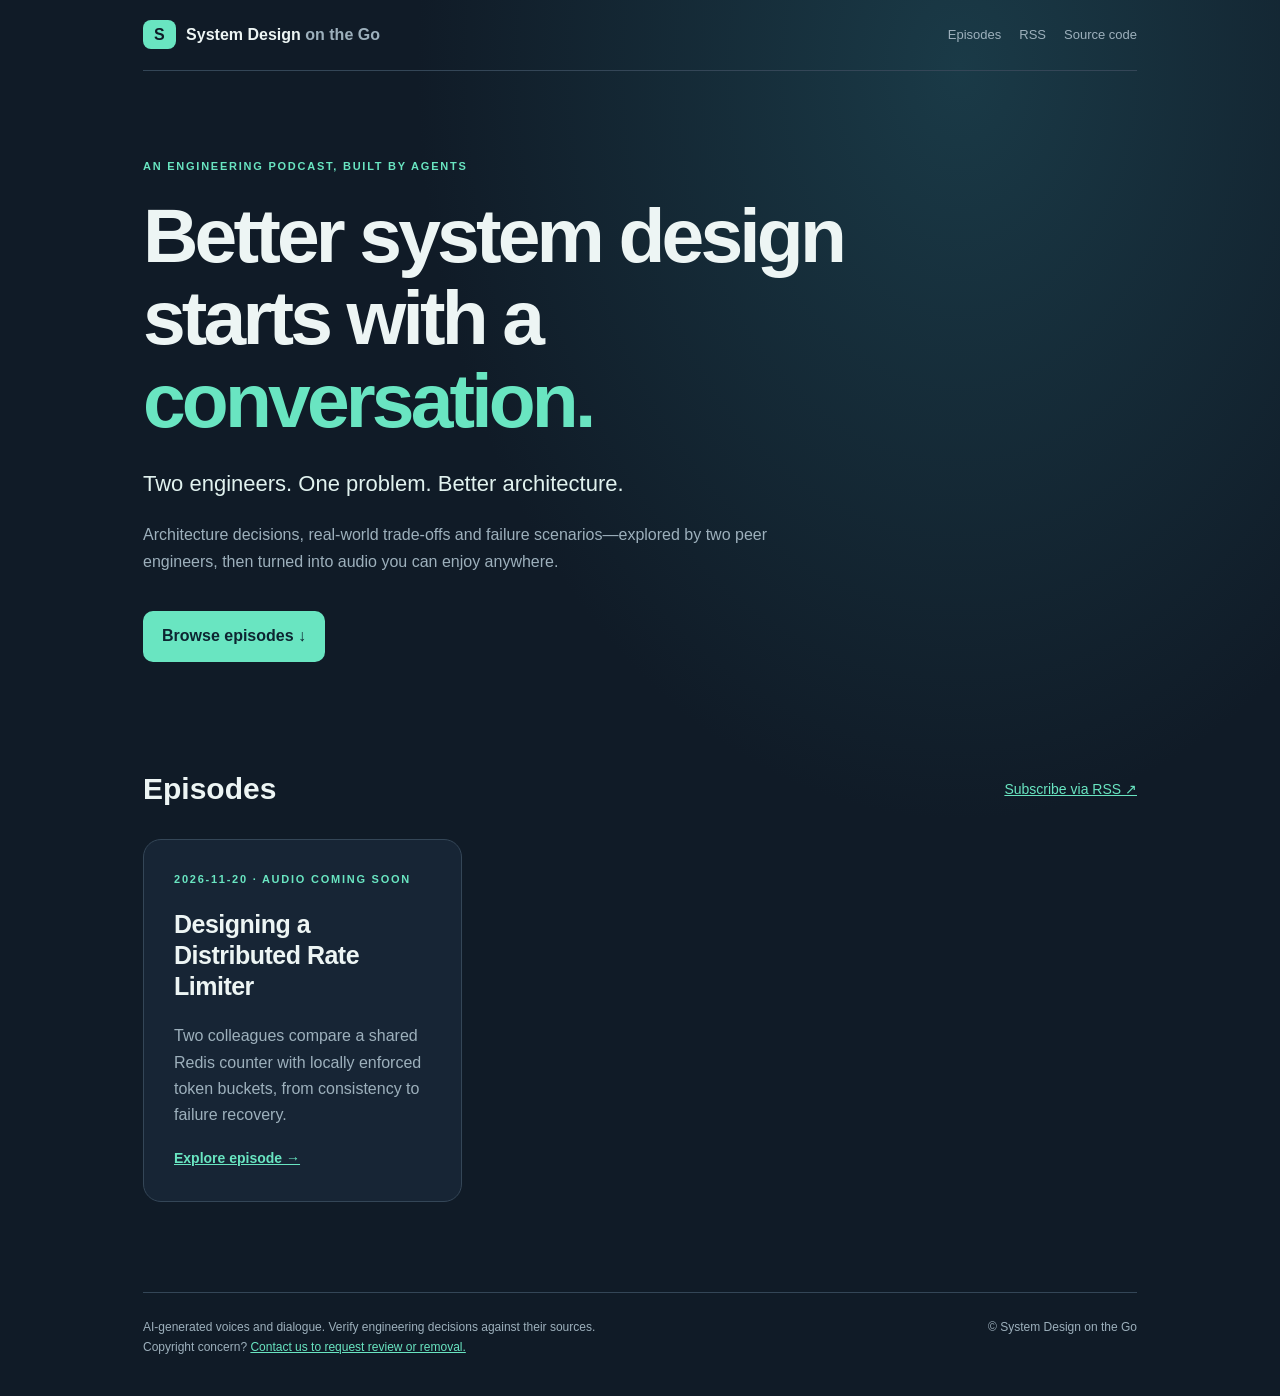
==== docs/index.html @ dd60663c "update skill process" ====
<!doctype html>
<html lang="en"><head><meta charset="utf-8"><meta name="viewport" content="width=device-width,initial-scale=1">
<meta name="description" content="System design through collaborative engineering conversations. AI-generated audio; thoughtfully reviewed technical content."><meta name="theme-color" content="#101b27">
<title>Episodes — System Design on the Go</title>
<link rel="stylesheet" href="assets/styles.css">
<link rel="alternate" type="application/rss+xml" title="Podcast RSS" href="feed.xml"></head>
<body><a class="skip" href="#main">Skip to content</a><div class="shell">
<header class="masthead"><a class="brand" href=""><span class="brand-mark">S</span> System Design <span class="muted">on the Go</span></a>
<nav><a href="">Episodes</a><a href="feed.xml">RSS</a><a href="https://github.com/JeffreyDallas/system-design-on-the-go" target="_blank" rel="noopener noreferrer">Source code</a></nav></header>
<main id="main"><section class="hero"><div class="eyebrow">AN ENGINEERING PODCAST, BUILT BY AGENTS</div>
<h1>Better system design starts with a <em>conversation.</em></h1>
<p class="lede">Two engineers. One problem. Better architecture.</p>
<p class="sublede">Architecture decisions, real-world trade-offs and failure scenarios—explored by two peer engineers, then turned into audio you can enjoy anywhere.</p>
<a class="primary" href="#episodes">Browse episodes ↓</a></section>
<section id="episodes"><div class="sectionhead"><h2>Episodes</h2><a href="feed.xml">Subscribe via RSS ↗</a></div><div class="episode-grid"><article class="episode-card"><div class="eyebrow">2026-11-20 · Audio coming soon</div>
<h2><a href="episodes/demo-distributed-rate-limiter/">Designing a Distributed Rate Limiter</a></h2>
<p>Two colleagues compare a shared Redis counter with locally enforced token buckets, from consistency to failure recovery.</p><a class="readmore" href="episodes/demo-distributed-rate-limiter/">Explore episode →</a></article></div></section></main>
<footer>AI-generated voices and dialogue. Verify engineering decisions against their sources. <span>© System Design on the Go</span><br>
Copyright concern? <a href="https://github.com/JeffreyDallas/system-design-on-the-go/issues" target="_blank" rel="noopener noreferrer">Contact us to request review or removal.</a></footer>
</div></body></html>
---- docs/assets/styles.css ----
:root{color-scheme:dark;--bg:#101b27;--bg2:#172535;--text:#edf5f4;--muted:#9db0bc;--accent:#69e5c1;--border:#344657;font-family:Inter,-apple-system,BlinkMacSystemFont,"Segoe UI",sans-serif}
*{box-sizing:border-box}html{scroll-behavior:smooth}body{margin:0;background:radial-gradient(ellipse at 75% 5%,#1a3a47 0,transparent 40%),var(--bg);color:var(--text);line-height:1.65}a{color:var(--accent)}a:hover{text-decoration:none}a:focus-visible,summary:focus-visible,audio:focus-visible{outline:3px solid var(--accent);outline-offset:4px}.shell{max-width:1050px;margin:auto;padding:0 28px}.skip{position:absolute;left:-10000px;top:0;padding:8px;background:var(--bg)}.skip:focus{left:20px}.masthead{display:flex;justify-content:space-between;align-items:center;border-bottom:1px solid var(--border);padding:22px 0;gap:12px}.brand{font-size:16px;font-weight:750;color:var(--text);text-decoration:none}.brand-mark{background:var(--accent);color:var(--bg);padding:6px 11px;border-radius:8px;margin-right:6px}.muted{color:var(--muted)}nav{display:flex;gap:18px}nav a{font-size:13px;text-decoration:none;color:var(--muted)}nav a:hover{color:var(--text)}.hero{padding:86px 0 78px;max-width:840px}.eyebrow{color:var(--accent);font-weight:750;font-size:11px;letter-spacing:.16em;text-transform:uppercase}.hero h1{font-size:clamp(42px,6vw,78px);line-height:1.08;letter-spacing:-.05em;margin:18px 0 25px}.hero h1 em{color:var(--accent);font-style:normal}.lede{font-size:22px;line-height:1.5;color:#e1f2ef;max-width:750px}.sublede{font-size:16px;color:var(--muted);max-width:690px}.primary{display:inline-block;background:var(--accent);color:#0d2531;text-decoration:none;padding:12px 19px;margin-top:20px;border-radius:10px;font-weight:700}.sectionhead{display:flex;justify-content:space-between;align-items:center;gap:16px}.sectionhead h2{font-size:30px}.sectionhead a{font-size:14px}.episode-grid{display:grid;grid-template-columns:repeat(auto-fill,minmax(280px,1fr));gap:18px;margin-bottom:90px}.episode-card{padding:30px;border:1px solid var(--border);background:var(--bg2);border-radius:18px}.episode-card h2{font-size:25px;line-height:1.25;letter-spacing:-.02em}.episode-card h2 a{color:var(--text);text-decoration:none}.episode-card p{color:var(--muted)}.readmore{font-size:14px;font-weight:650}.back{margin-top:36px;font-size:14px}.episode-hero{padding:30px 0 30px}.episode-hero h1{font-size:clamp(36px,5vw,64px)}.problem{background:var(--bg2);border-left:3px solid var(--accent);padding:16px;color:#d4e1e7;border-radius:3px}.player{padding:27px;background:linear-gradient(115deg,#1e3a42,#1d2c3c);border:1px solid #436263;border-radius:18px;margin:10px 0 28px}.player audio{display:block;width:100%;margin:18px 0}.small{font-size:13px;color:var(--muted)}.notice{background:var(--bg2);color:var(--muted);padding:20px;border-radius:12px;border:1px solid var(--border)}details{border:1px solid var(--border);border-radius:14px;overflow:hidden;background:var(--bg2)}summary{cursor:pointer;display:flex;justify-content:space-between;align-items:center;gap:10px;padding:20px 24px;font-weight:750;list-style:none}summary::-webkit-details-marker{display:none}summary:after{content:'+';color:var(--accent);font-size:25px}details[open] summary:after{content:'−'}.hint{font-weight:400;color:var(--muted);font-size:12px}.transcript-body{border-top:1px solid var(--border);padding:12px 28px}.turn{padding:19px 0;border-bottom:1px solid var(--border)}.turn:last-child{border:0}.speaker{font-size:12px;letter-spacing:.08em;text-transform:uppercase;font-weight:800}.speaker.sA{color:var(--accent)}.speaker.sB{color:#b5b0ff}.turn p{margin:8px 0 0;color:#dae6e9}.sources{margin:50px 0}.sources h2{font-size:24px}.sources li{margin:12px 0}.disclosure{font-size:13px;margin-bottom:70px}footer{padding:25px 0 38px;font-size:12px;color:var(--muted);border-top:1px solid var(--border)}footer span{float:right}
@media(max-width:620px){.shell{padding:0 17px}.masthead{flex-wrap:wrap}.hero{padding:55px 0}.lede{font-size:18px}summary{flex-wrap:wrap}.hint{display:block;width:100%}footer span{float:none;display:block}nav{gap:12px}}
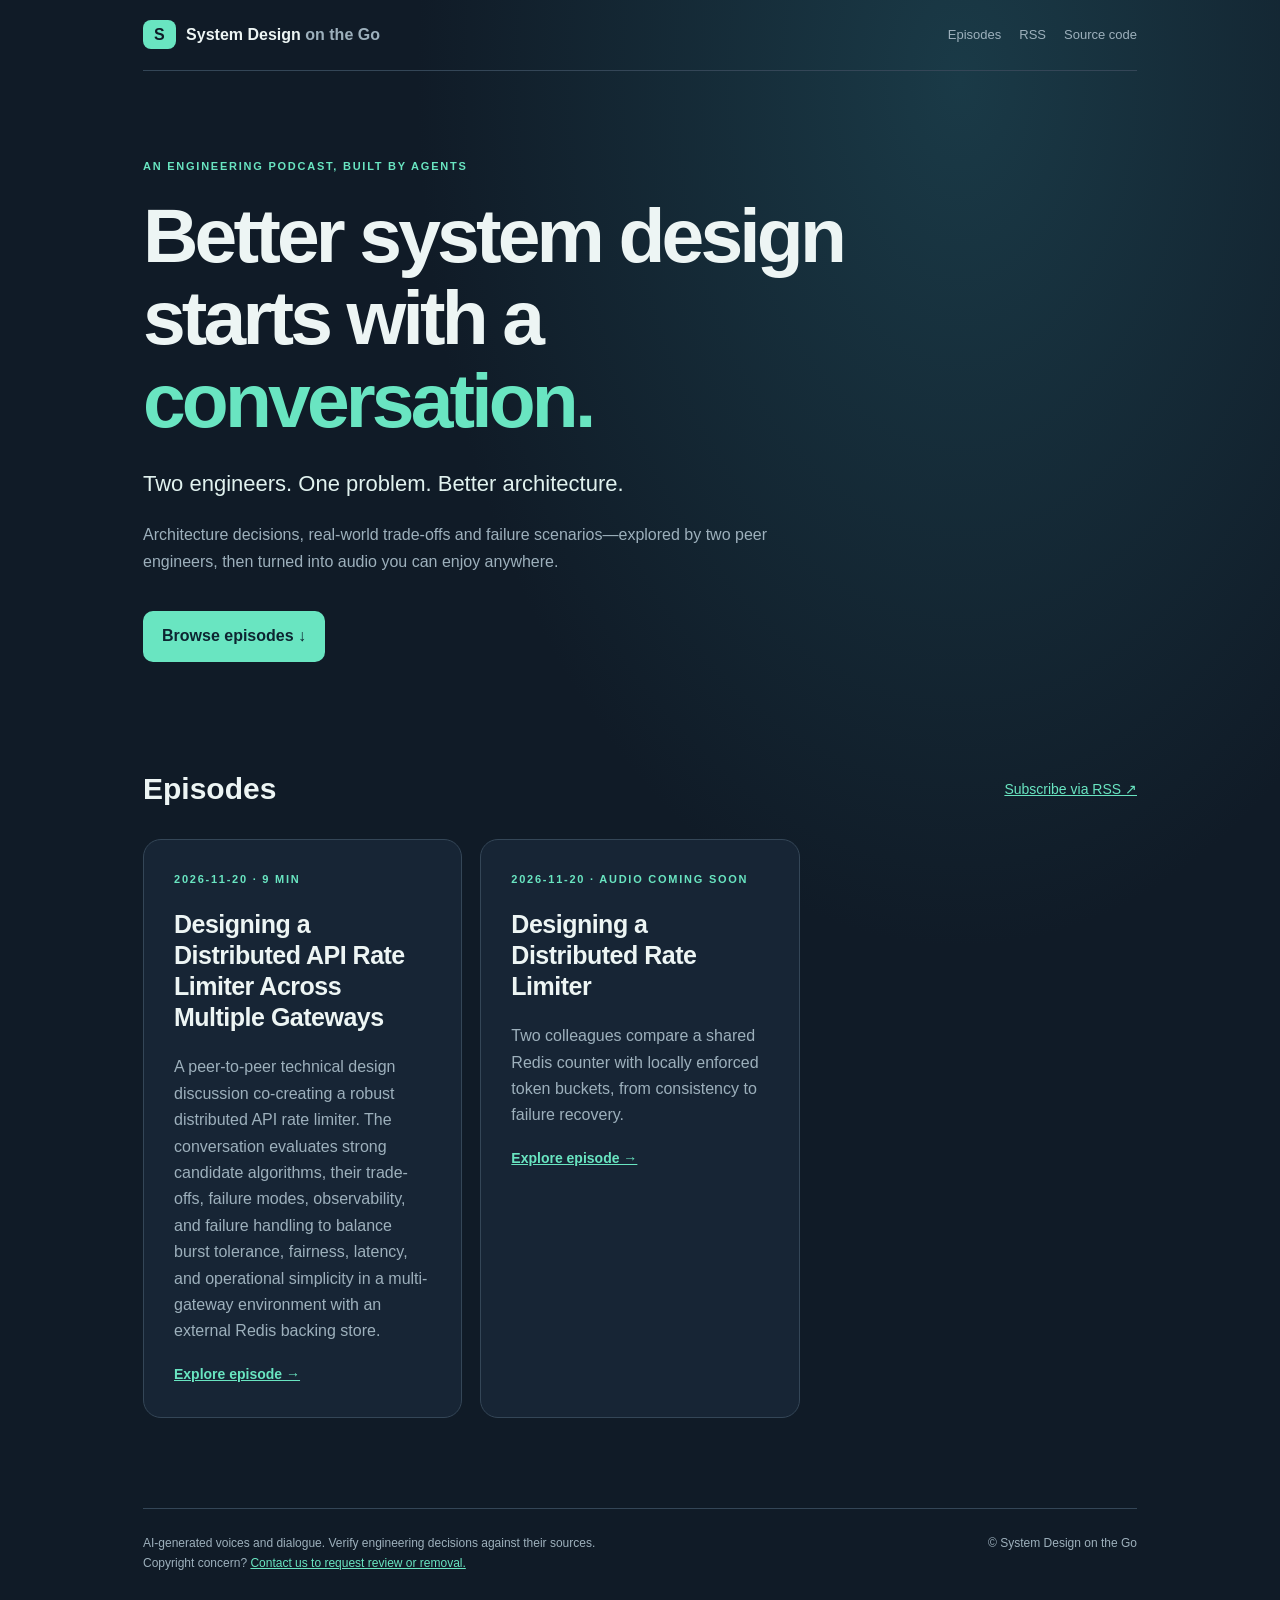
==== commit d68409be: "First podcast workflow" ====
--- a/docs/index.html
+++ b/docs/index.html
@@ -12,7 +12,9 @@
 <p class="lede">Two engineers. One problem. Better architecture.</p>
 <p class="sublede">Architecture decisions, real-world trade-offs and failure scenarios—explored by two peer engineers, then turned into audio you can enjoy anywhere.</p>
 <a class="primary" href="#episodes">Browse episodes ↓</a></section>
-<section id="episodes"><div class="sectionhead"><h2>Episodes</h2><a href="feed.xml">Subscribe via RSS ↗</a></div><div class="episode-grid"><article class="episode-card"><div class="eyebrow">2026-11-20 · Audio coming soon</div>
+<section id="episodes"><div class="sectionhead"><h2>Episodes</h2><a href="feed.xml">Subscribe via RSS ↗</a></div><div class="episode-grid"><article class="episode-card"><div class="eyebrow">2026-11-20 · 9 min</div>
+<h2><a href="episodes/rate-limit-algorithms/">Designing a Distributed API Rate Limiter Across Multiple Gateways</a></h2>
+<p>A peer-to-peer technical design discussion co-creating a robust distributed API rate limiter. The conversation evaluates strong candidate algorithms, their trade-offs, failure modes, observability, and failure handling to balance burst tolerance, fairness, latency, and operational simplicity in a multi-gateway environment with an external Redis backing store.</p><a class="readmore" href="episodes/rate-limit-algorithms/">Explore episode →</a></article><article class="episode-card"><div class="eyebrow">2026-11-20 · Audio coming soon</div>
 <h2><a href="episodes/demo-distributed-rate-limiter/">Designing a Distributed Rate Limiter</a></h2>
 <p>Two colleagues compare a shared Redis counter with locally enforced token buckets, from consistency to failure recovery.</p><a class="readmore" href="episodes/demo-distributed-rate-limiter/">Explore episode →</a></article></div></section></main>
 <footer>AI-generated voices and dialogue. Verify engineering decisions against their sources. <span>© System Design on the Go</span><br>
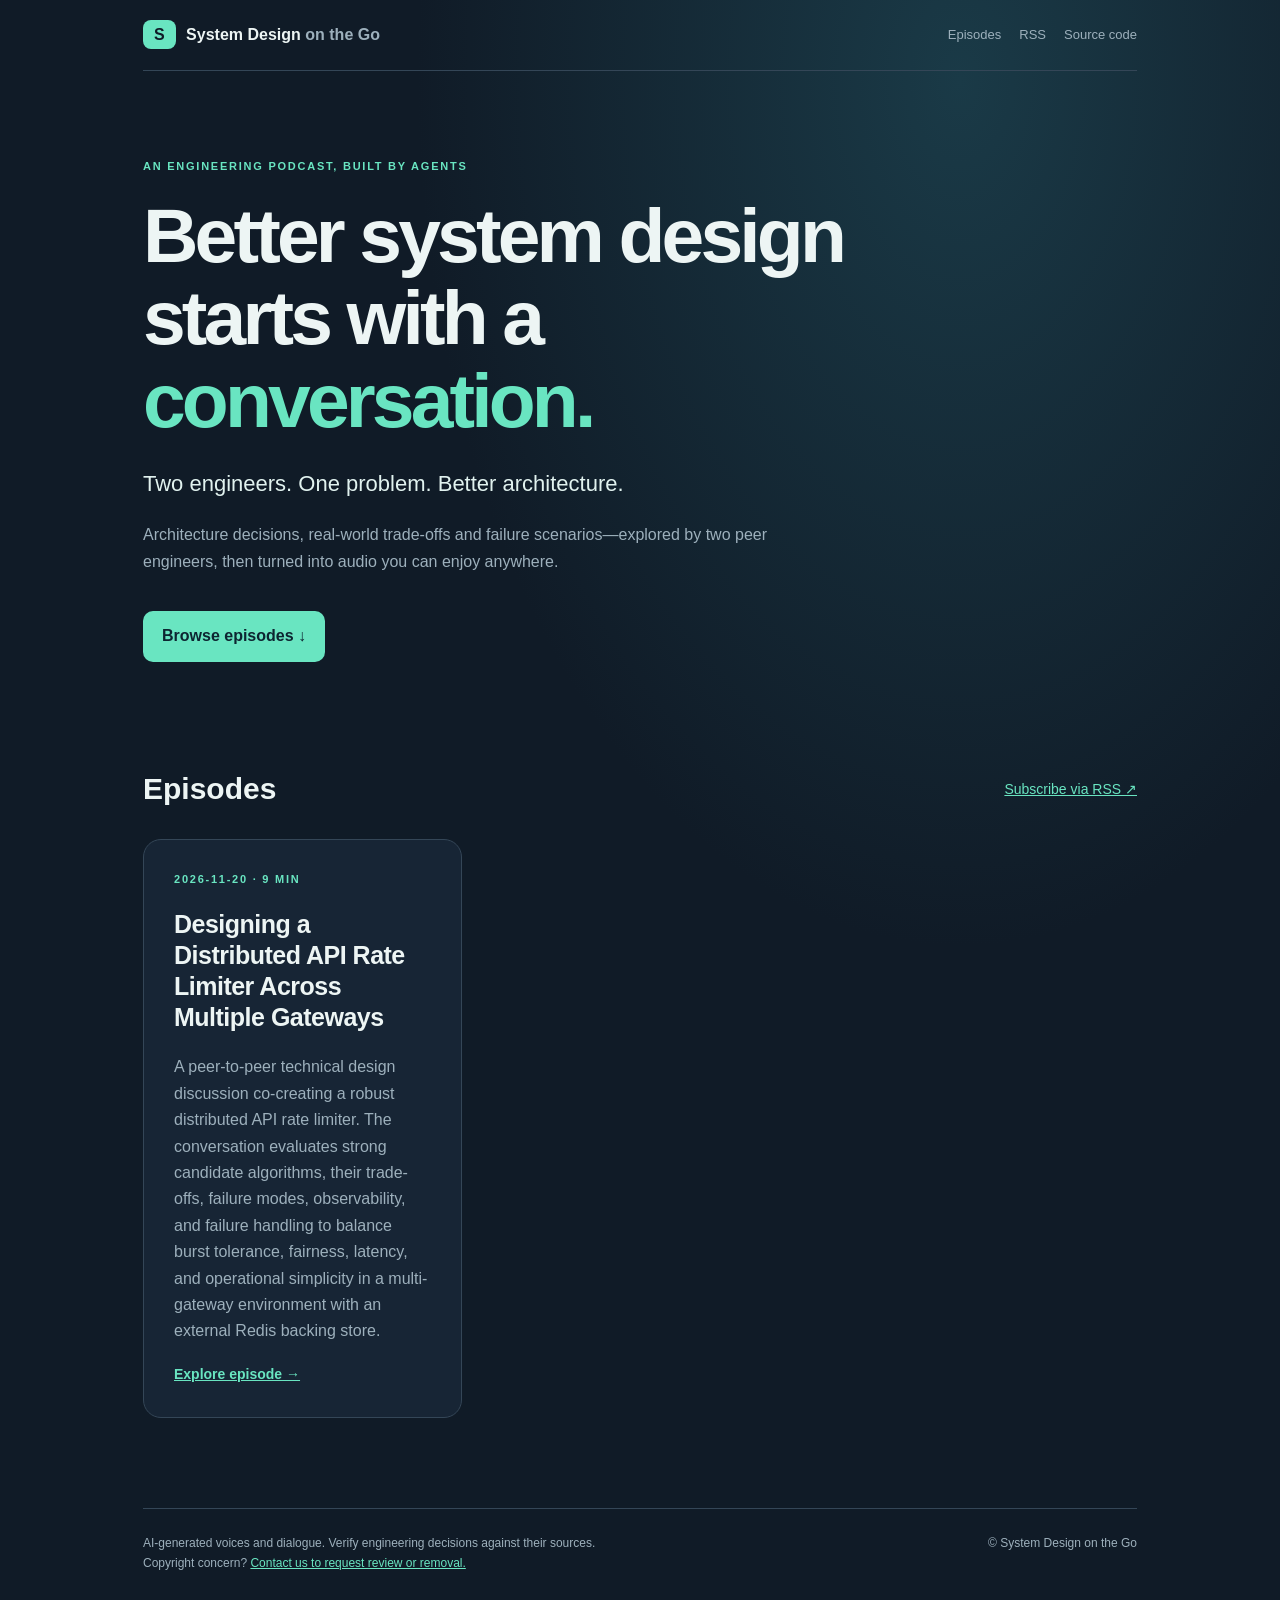
==== commit 0843ef50: "enhance error handling and retry" ====
--- a/docs/index.html
+++ b/docs/index.html
@@ -2,7 +2,7 @@
 <html lang="en"><head><meta charset="utf-8"><meta name="viewport" content="width=device-width,initial-scale=1">
 <meta name="description" content="System design through collaborative engineering conversations. AI-generated audio; thoughtfully reviewed technical content."><meta name="theme-color" content="#101b27">
 <title>Episodes — System Design on the Go</title>
-<link rel="stylesheet" href="assets/styles.css">
+<link rel="stylesheet" href="assets/styles.css"><link rel="stylesheet" href="assets/player.css">
 <link rel="alternate" type="application/rss+xml" title="Podcast RSS" href="feed.xml"></head>
 <body><a class="skip" href="#main">Skip to content</a><div class="shell">
 <header class="masthead"><a class="brand" href=""><span class="brand-mark">S</span> System Design <span class="muted">on the Go</span></a>
@@ -14,9 +14,7 @@
 <a class="primary" href="#episodes">Browse episodes ↓</a></section>
 <section id="episodes"><div class="sectionhead"><h2>Episodes</h2><a href="feed.xml">Subscribe via RSS ↗</a></div><div class="episode-grid"><article class="episode-card"><div class="eyebrow">2026-11-20 · 9 min</div>
 <h2><a href="episodes/rate-limit-algorithms/">Designing a Distributed API Rate Limiter Across Multiple Gateways</a></h2>
-<p>A peer-to-peer technical design discussion co-creating a robust distributed API rate limiter. The conversation evaluates strong candidate algorithms, their trade-offs, failure modes, observability, and failure handling to balance burst tolerance, fairness, latency, and operational simplicity in a multi-gateway environment with an external Redis backing store.</p><a class="readmore" href="episodes/rate-limit-algorithms/">Explore episode →</a></article><article class="episode-card"><div class="eyebrow">2026-11-20 · Audio coming soon</div>
-<h2><a href="episodes/demo-distributed-rate-limiter/">Designing a Distributed Rate Limiter</a></h2>
-<p>Two colleagues compare a shared Redis counter with locally enforced token buckets, from consistency to failure recovery.</p><a class="readmore" href="episodes/demo-distributed-rate-limiter/">Explore episode →</a></article></div></section></main>
+<p>A peer-to-peer technical design discussion co-creating a robust distributed API rate limiter. The conversation evaluates strong candidate algorithms, their trade-offs, failure modes, observability, and failure handling to balance burst tolerance, fairness, latency, and operational simplicity in a multi-gateway environment with an external Redis backing store.</p><a class="readmore" href="episodes/rate-limit-algorithms/">Explore episode →</a></article></div></section></main>
 <footer>AI-generated voices and dialogue. Verify engineering decisions against their sources. <span>© System Design on the Go</span><br>
 Copyright concern? <a href="https://github.com/JeffreyDallas/system-design-on-the-go/issues" target="_blank" rel="noopener noreferrer">Contact us to request review or removal.</a></footer>
 </div></body></html>
--- a/docs/assets/player.css
+++ b/docs/assets/player.css
@@ -0,0 +1,6 @@
+.audio-controls{display:flex;align-items:center;gap:10px;flex-wrap:wrap}
+.audio-button,.speed-select{font:inherit;color:var(--text);background:#12232d;border:1px solid #527477;border-radius:8px;padding:8px 11px}
+.audio-button{cursor:pointer}
+.audio-button:hover,.audio-button:focus-visible,.speed-select:focus-visible{border-color:var(--accent);background:#18343c}
+.speed-control{font-size:13px;color:var(--muted);margin-left:8px}
+.speed-select{cursor:pointer}
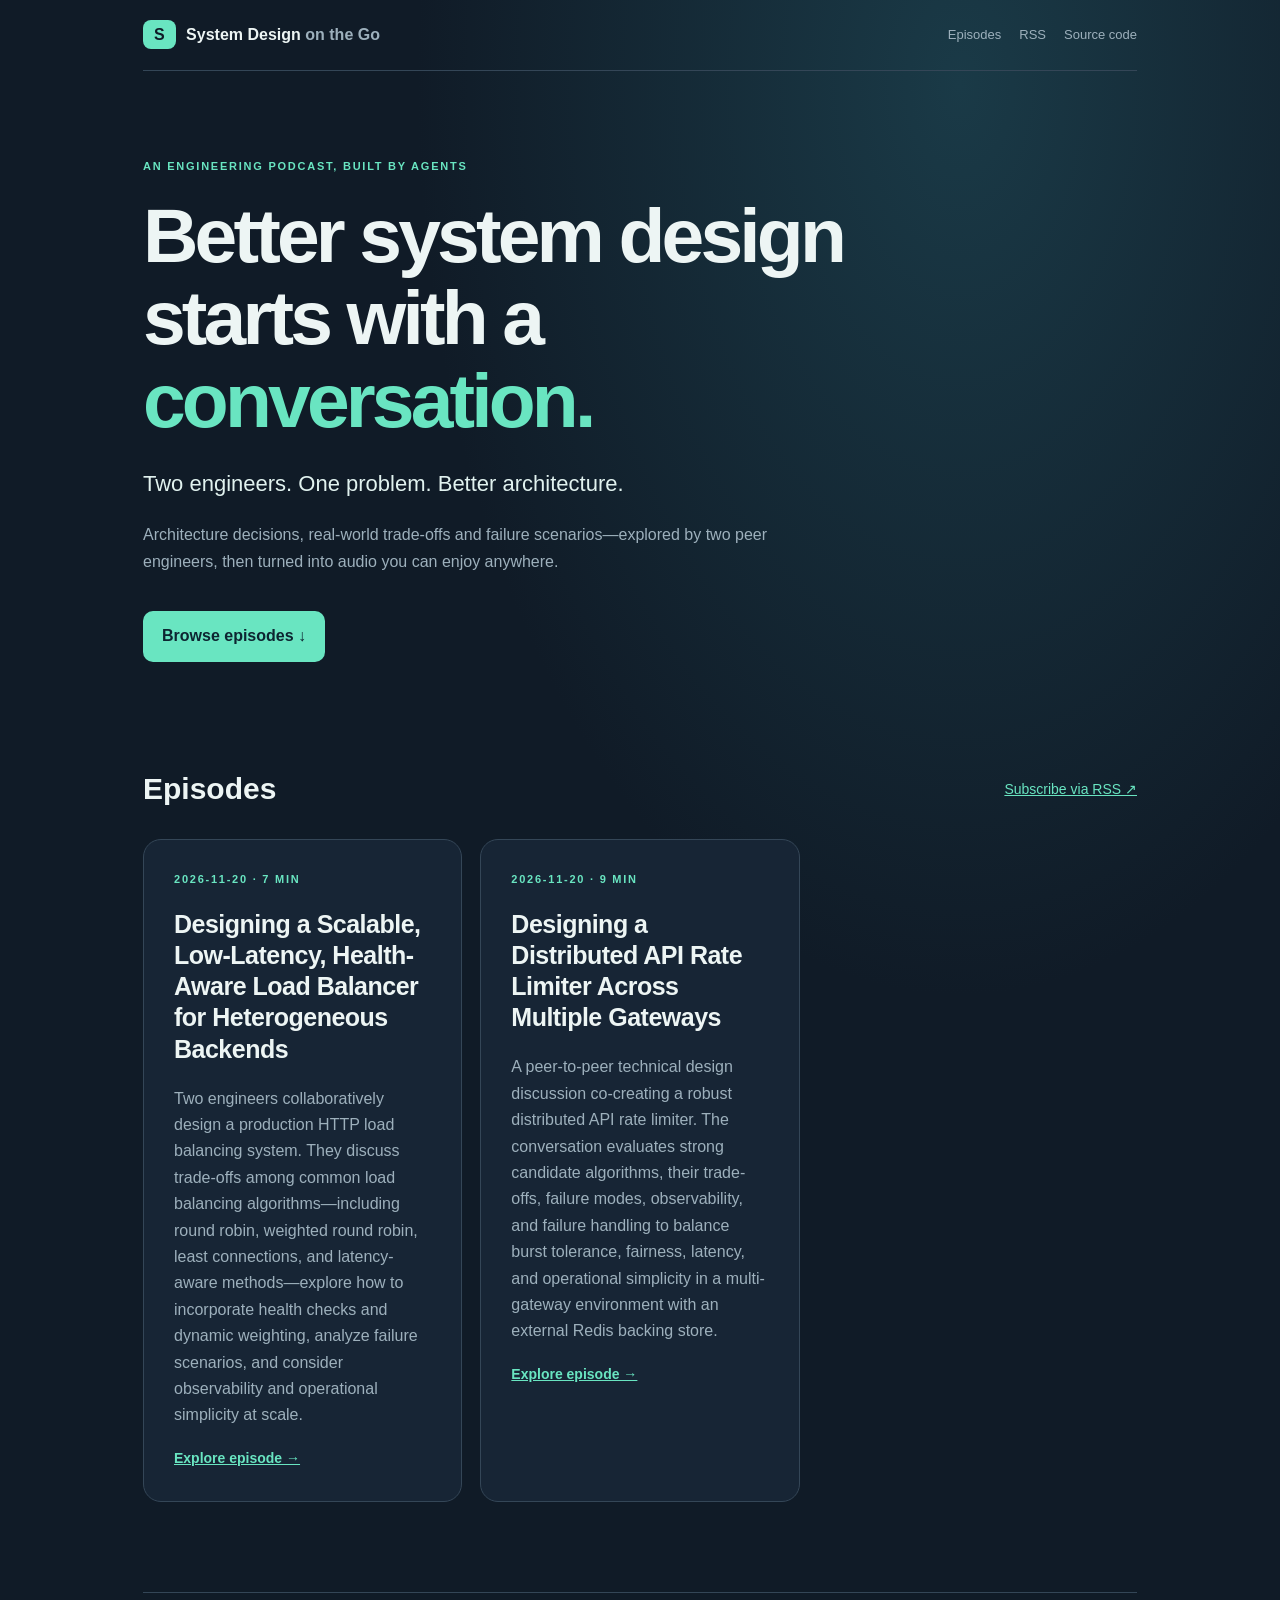
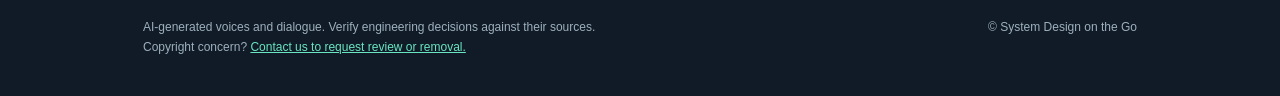
==== commit 49e4b836: "end to end test with cost report" ====
--- a/docs/index.html
+++ b/docs/index.html
@@ -12,7 +12,9 @@
 <p class="lede">Two engineers. One problem. Better architecture.</p>
 <p class="sublede">Architecture decisions, real-world trade-offs and failure scenarios—explored by two peer engineers, then turned into audio you can enjoy anywhere.</p>
 <a class="primary" href="#episodes">Browse episodes ↓</a></section>
-<section id="episodes"><div class="sectionhead"><h2>Episodes</h2><a href="feed.xml">Subscribe via RSS ↗</a></div><div class="episode-grid"><article class="episode-card"><div class="eyebrow">2026-11-20 · 9 min</div>
+<section id="episodes"><div class="sectionhead"><h2>Episodes</h2><a href="feed.xml">Subscribe via RSS ↗</a></div><div class="episode-grid"><article class="episode-card"><div class="eyebrow">2026-11-20 · 7 min</div>
+<h2><a href="episodes/load-balancing/">Designing a Scalable, Low-Latency, Health-Aware Load Balancer for Heterogeneous Backends</a></h2>
+<p>Two engineers collaboratively design a production HTTP load balancing system. They discuss trade-offs among common load balancing algorithms—including round robin, weighted round robin, least connections, and latency-aware methods—explore how to incorporate health checks and dynamic weighting, analyze failure scenarios, and consider observability and operational simplicity at scale.</p><a class="readmore" href="episodes/load-balancing/">Explore episode →</a></article><article class="episode-card"><div class="eyebrow">2026-11-20 · 9 min</div>
 <h2><a href="episodes/rate-limit-algorithms/">Designing a Distributed API Rate Limiter Across Multiple Gateways</a></h2>
 <p>A peer-to-peer technical design discussion co-creating a robust distributed API rate limiter. The conversation evaluates strong candidate algorithms, their trade-offs, failure modes, observability, and failure handling to balance burst tolerance, fairness, latency, and operational simplicity in a multi-gateway environment with an external Redis backing store.</p><a class="readmore" href="episodes/rate-limit-algorithms/">Explore episode →</a></article></div></section></main>
 <footer>AI-generated voices and dialogue. Verify engineering decisions against their sources. <span>© System Design on the Go</span><br>
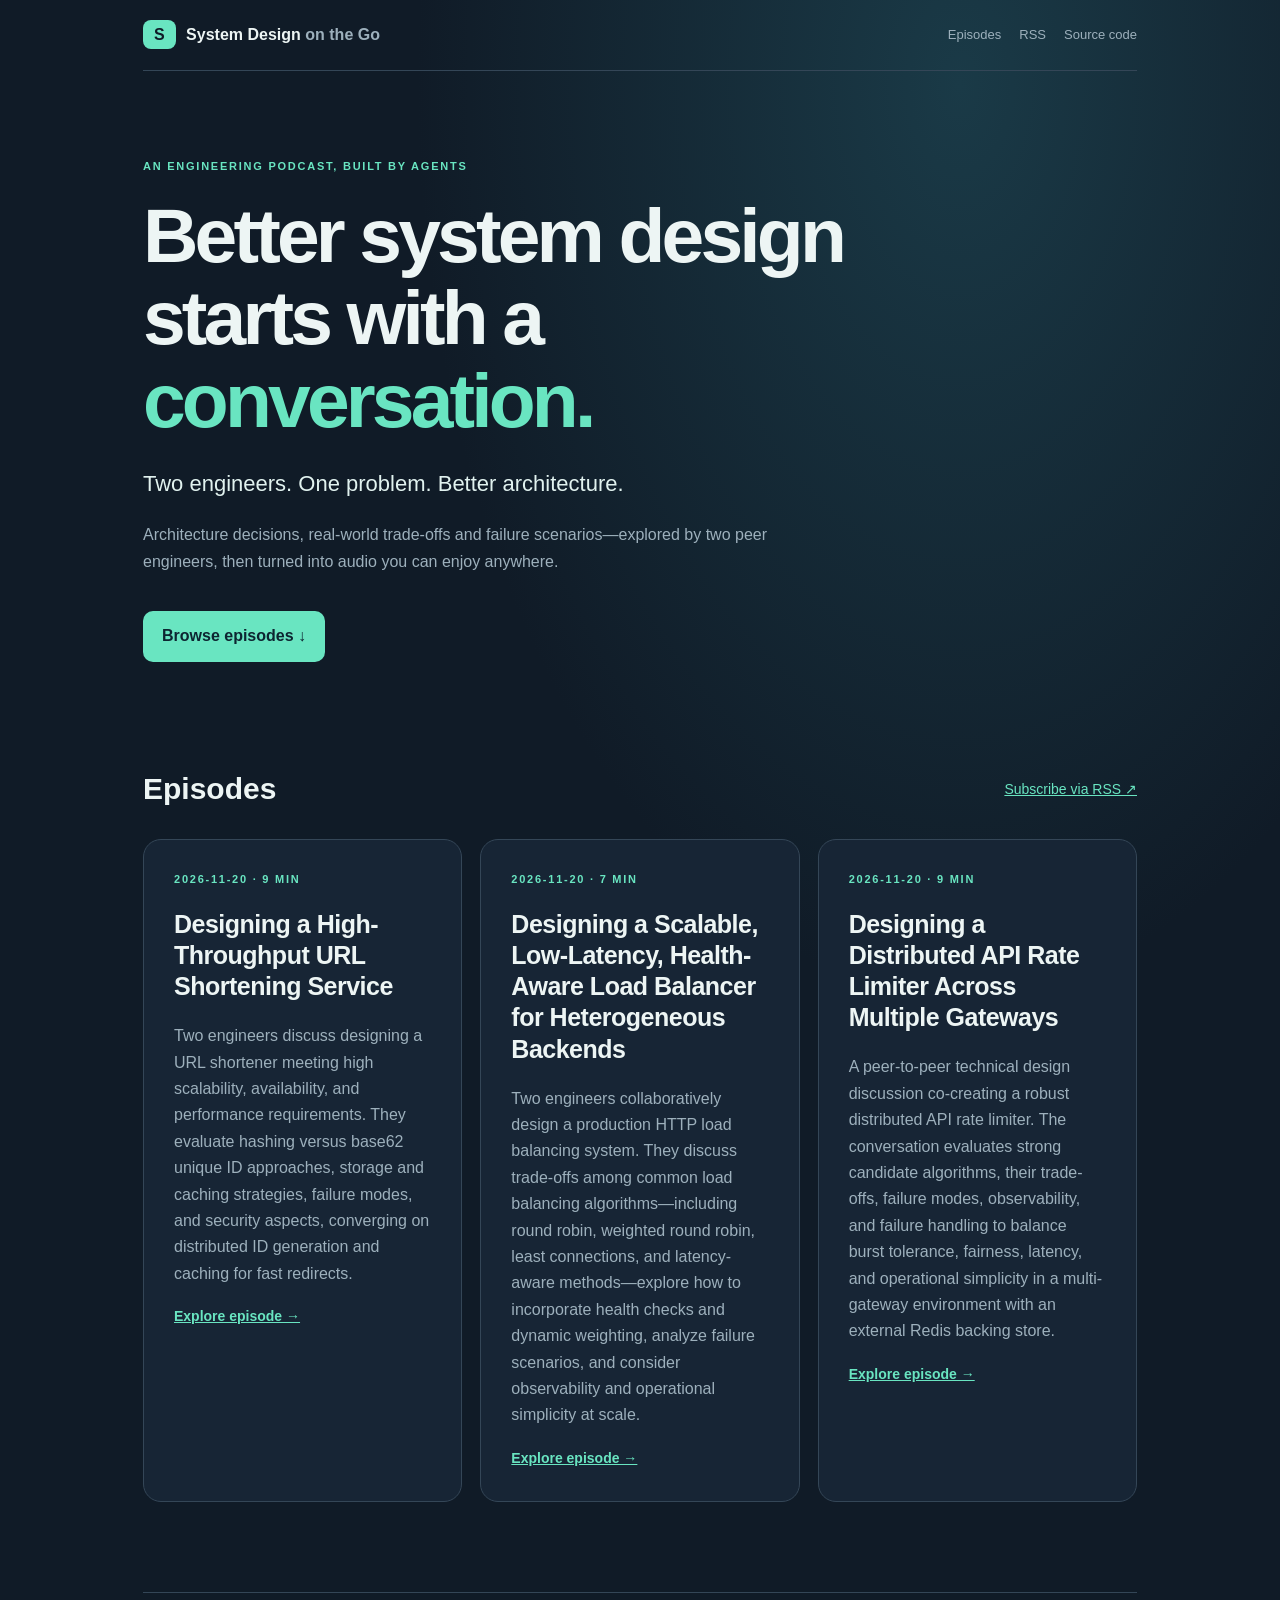
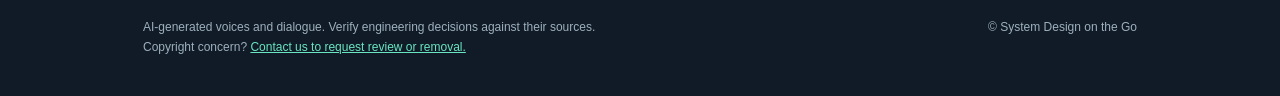
==== commit 45463c4b: "update" ====
--- a/docs/index.html
+++ b/docs/index.html
@@ -1,6 +1,6 @@
 <!doctype html>
 <html lang="en"><head><meta charset="utf-8"><meta name="viewport" content="width=device-width,initial-scale=1">
-<meta name="description" content="System design through collaborative engineering conversations. AI-generated audio; thoughtfully reviewed technical content."><meta name="theme-color" content="#101b27">
+<meta name="description" content="System design through collaborative engineering conversations. AI-generated audio and dialogue; verify technical claims against the cited sources."><meta name="theme-color" content="#101b27">
 <title>Episodes — System Design on the Go</title>
 <link rel="stylesheet" href="assets/styles.css"><link rel="stylesheet" href="assets/player.css">
 <link rel="alternate" type="application/rss+xml" title="Podcast RSS" href="feed.xml"></head>
@@ -12,7 +12,9 @@
 <p class="lede">Two engineers. One problem. Better architecture.</p>
 <p class="sublede">Architecture decisions, real-world trade-offs and failure scenarios—explored by two peer engineers, then turned into audio you can enjoy anywhere.</p>
 <a class="primary" href="#episodes">Browse episodes ↓</a></section>
-<section id="episodes"><div class="sectionhead"><h2>Episodes</h2><a href="feed.xml">Subscribe via RSS ↗</a></div><div class="episode-grid"><article class="episode-card"><div class="eyebrow">2026-11-20 · 7 min</div>
+<section id="episodes"><div class="sectionhead"><h2>Episodes</h2><a href="feed.xml">Subscribe via RSS ↗</a></div><div class="episode-grid"><article class="episode-card"><div class="eyebrow">2026-11-20 · 9 min</div>
+<h2><a href="episodes/designing-a-high-throughput-url-shortening-service/">Designing a High-Throughput URL Shortening Service</a></h2>
+<p>Two engineers discuss designing a URL shortener meeting high scalability, availability, and performance requirements. They evaluate hashing versus base62 unique ID approaches, storage and caching strategies, failure modes, and security aspects, converging on distributed ID generation and caching for fast redirects.</p><a class="readmore" href="episodes/designing-a-high-throughput-url-shortening-service/">Explore episode →</a></article><article class="episode-card"><div class="eyebrow">2026-11-20 · 7 min</div>
 <h2><a href="episodes/load-balancing/">Designing a Scalable, Low-Latency, Health-Aware Load Balancer for Heterogeneous Backends</a></h2>
 <p>Two engineers collaboratively design a production HTTP load balancing system. They discuss trade-offs among common load balancing algorithms—including round robin, weighted round robin, least connections, and latency-aware methods—explore how to incorporate health checks and dynamic weighting, analyze failure scenarios, and consider observability and operational simplicity at scale.</p><a class="readmore" href="episodes/load-balancing/">Explore episode →</a></article><article class="episode-card"><div class="eyebrow">2026-11-20 · 9 min</div>
 <h2><a href="episodes/rate-limit-algorithms/">Designing a Distributed API Rate Limiter Across Multiple Gateways</a></h2>
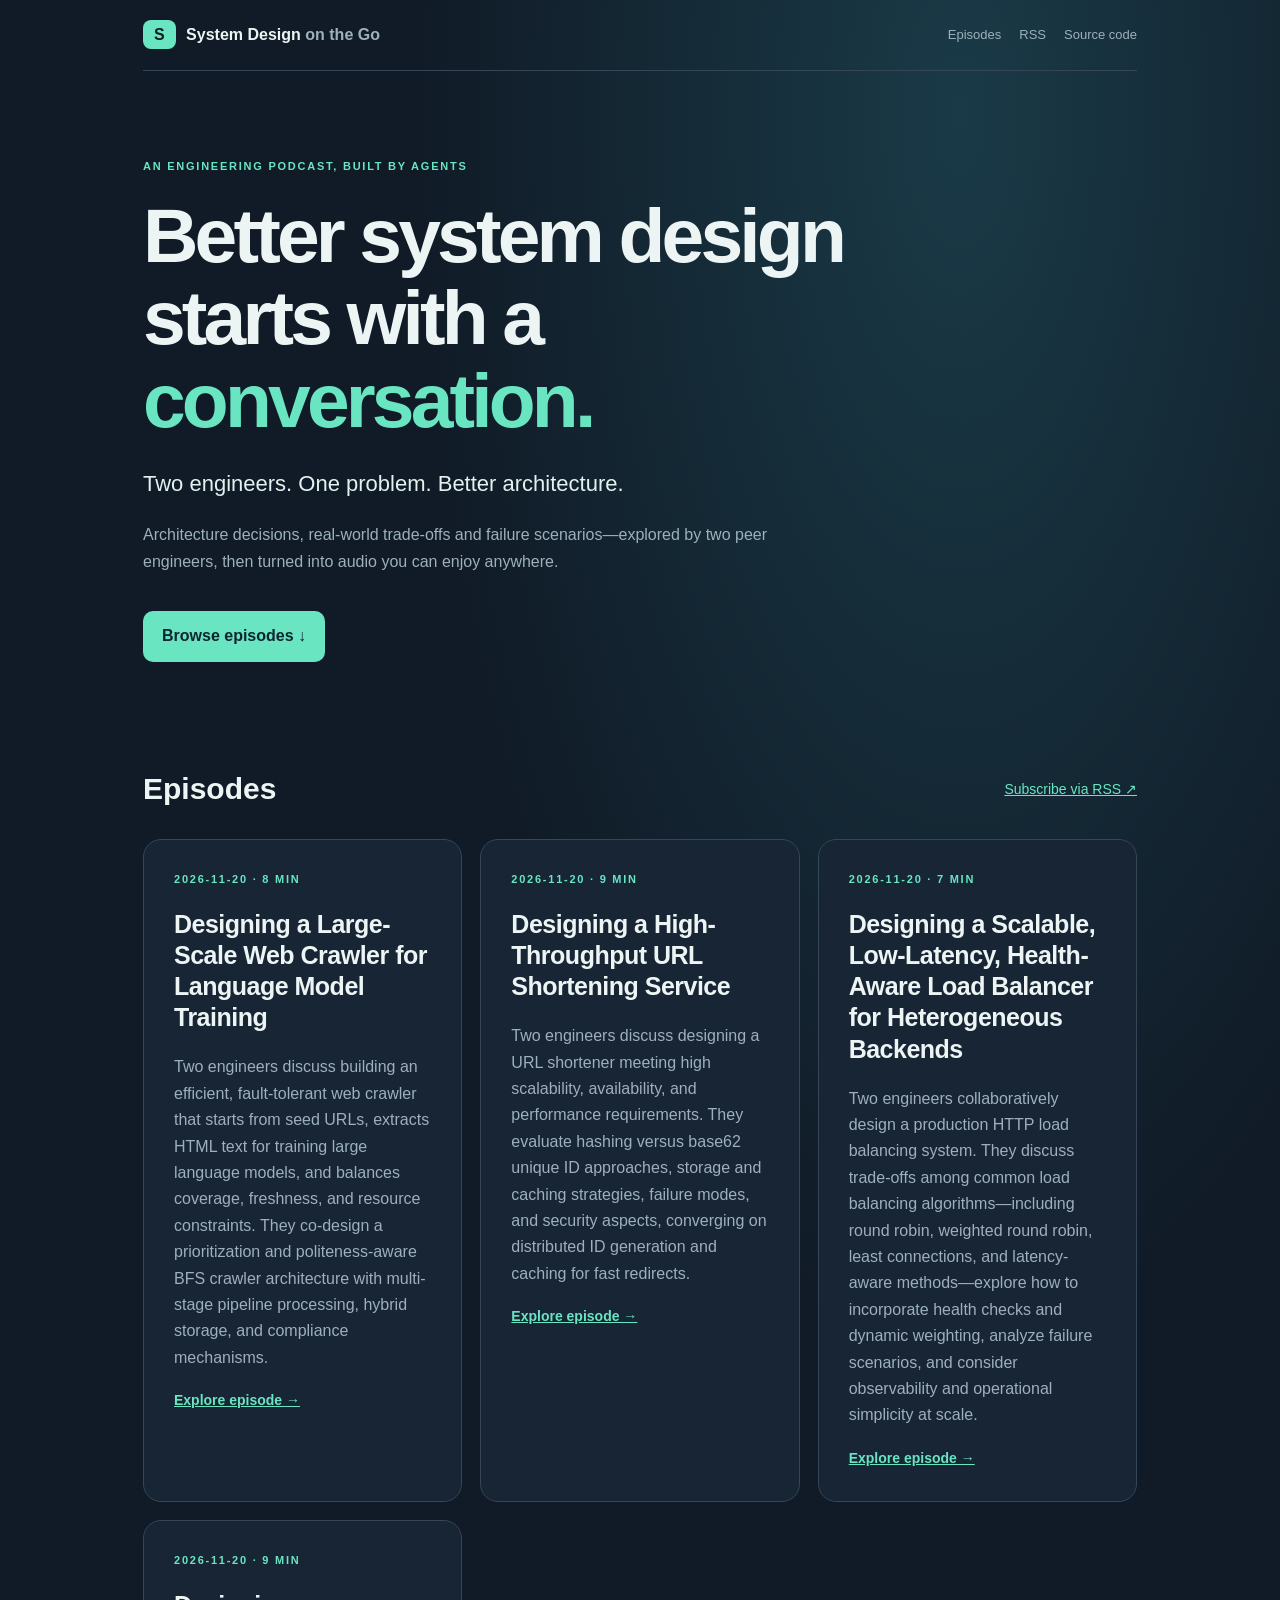
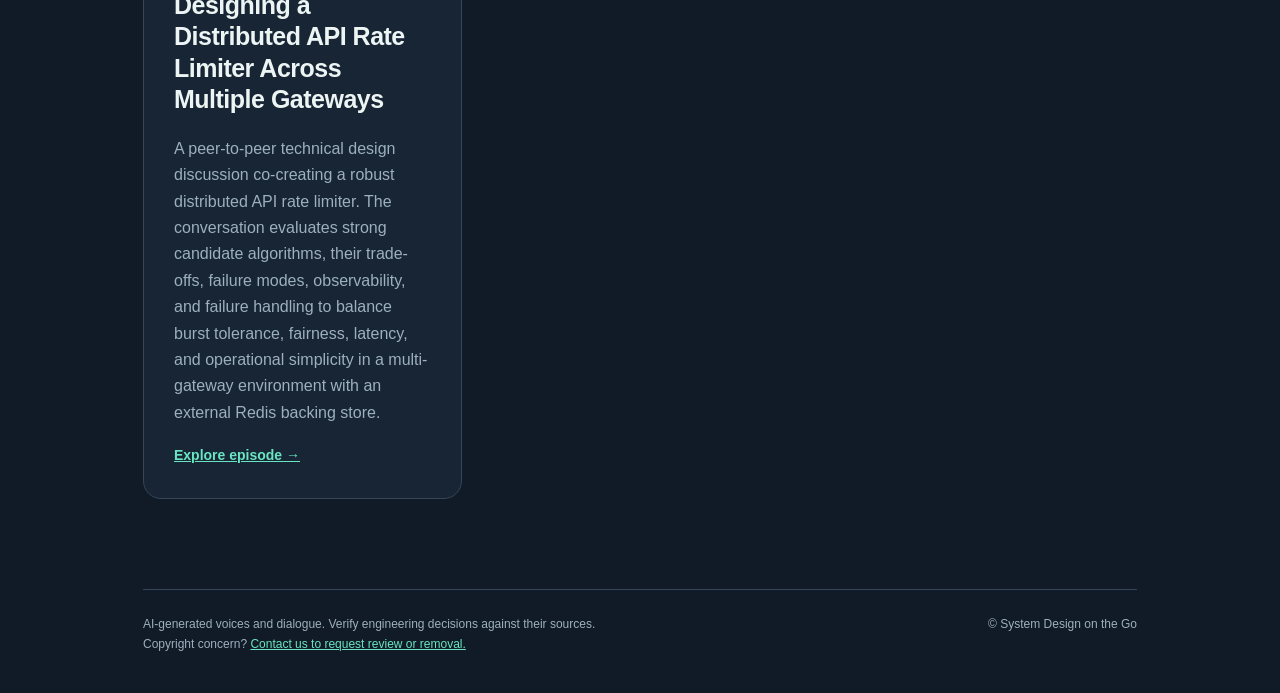
==== commit deadd4b1: "end2end test and autostart audio" ====
--- a/docs/index.html
+++ b/docs/index.html
@@ -12,7 +12,9 @@
 <p class="lede">Two engineers. One problem. Better architecture.</p>
 <p class="sublede">Architecture decisions, real-world trade-offs and failure scenarios—explored by two peer engineers, then turned into audio you can enjoy anywhere.</p>
 <a class="primary" href="#episodes">Browse episodes ↓</a></section>
-<section id="episodes"><div class="sectionhead"><h2>Episodes</h2><a href="feed.xml">Subscribe via RSS ↗</a></div><div class="episode-grid"><article class="episode-card"><div class="eyebrow">2026-11-20 · 9 min</div>
+<section id="episodes"><div class="sectionhead"><h2>Episodes</h2><a href="feed.xml">Subscribe via RSS ↗</a></div><div class="episode-grid"><article class="episode-card"><div class="eyebrow">2026-11-20 · 8 min</div>
+<h2><a href="episodes/designing-a-scalable-web-crawler-for-large-scale-text-extraction/">Designing a Large-Scale Web Crawler for Language Model Training</a></h2>
+<p>Two engineers discuss building an efficient, fault-tolerant web crawler that starts from seed URLs, extracts HTML text for training large language models, and balances coverage, freshness, and resource constraints. They co-design a prioritization and politeness-aware BFS crawler architecture with multi-stage pipeline processing, hybrid storage, and compliance mechanisms.</p><a class="readmore" href="episodes/designing-a-scalable-web-crawler-for-large-scale-text-extraction/">Explore episode →</a></article><article class="episode-card"><div class="eyebrow">2026-11-20 · 9 min</div>
 <h2><a href="episodes/designing-a-high-throughput-url-shortening-service/">Designing a High-Throughput URL Shortening Service</a></h2>
 <p>Two engineers discuss designing a URL shortener meeting high scalability, availability, and performance requirements. They evaluate hashing versus base62 unique ID approaches, storage and caching strategies, failure modes, and security aspects, converging on distributed ID generation and caching for fast redirects.</p><a class="readmore" href="episodes/designing-a-high-throughput-url-shortening-service/">Explore episode →</a></article><article class="episode-card"><div class="eyebrow">2026-11-20 · 7 min</div>
 <h2><a href="episodes/load-balancing/">Designing a Scalable, Low-Latency, Health-Aware Load Balancer for Heterogeneous Backends</a></h2>
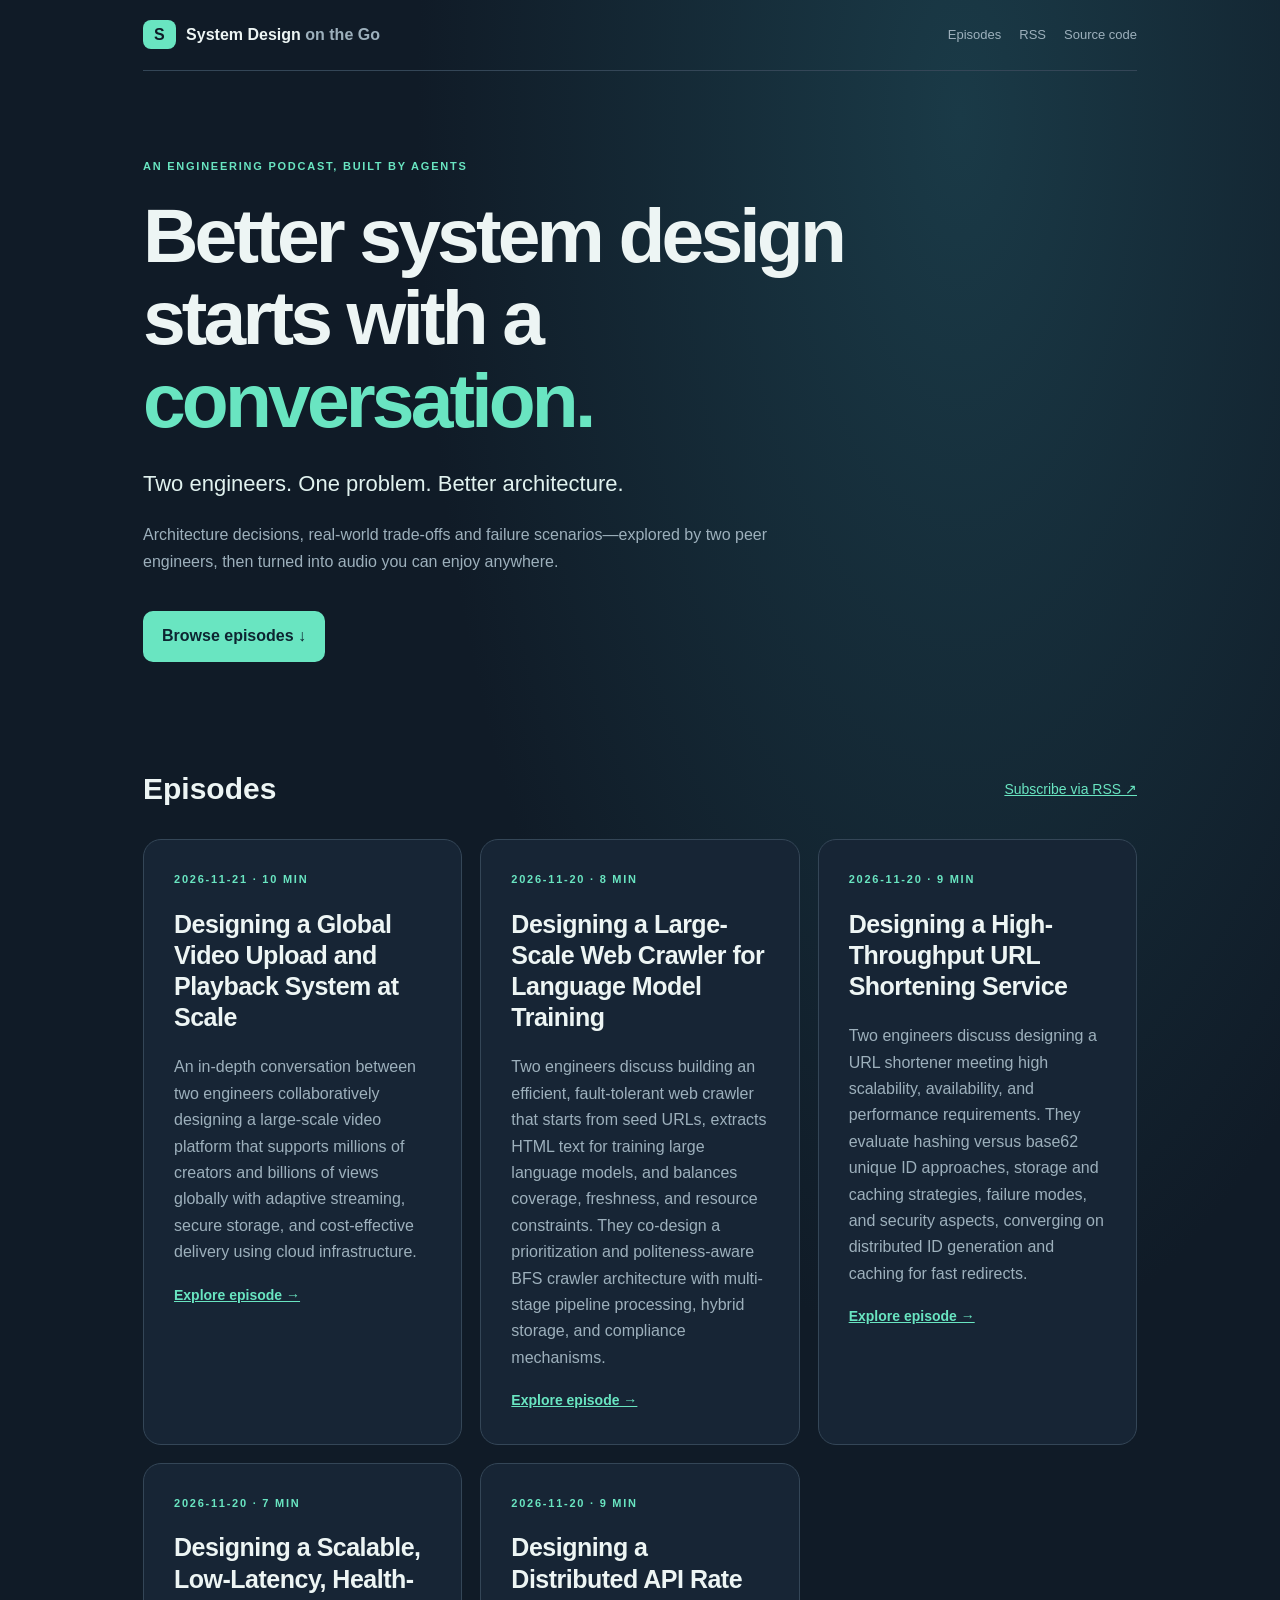
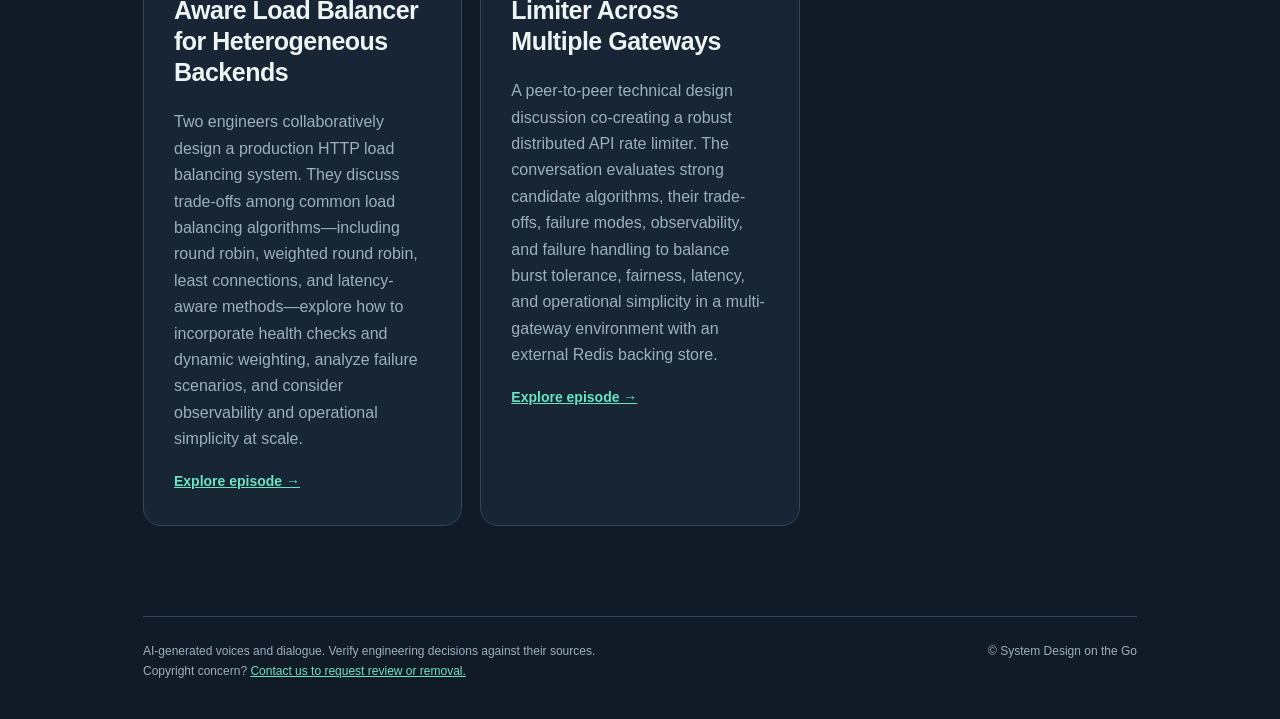
==== commit b42b2ffb: "Publish approved episode" ====
--- a/docs/index.html
+++ b/docs/index.html
@@ -12,7 +12,9 @@
 <p class="lede">Two engineers. One problem. Better architecture.</p>
 <p class="sublede">Architecture decisions, real-world trade-offs and failure scenarios—explored by two peer engineers, then turned into audio you can enjoy anywhere.</p>
 <a class="primary" href="#episodes">Browse episodes ↓</a></section>
-<section id="episodes"><div class="sectionhead"><h2>Episodes</h2><a href="feed.xml">Subscribe via RSS ↗</a></div><div class="episode-grid"><article class="episode-card"><div class="eyebrow">2026-11-20 · 8 min</div>
+<section id="episodes"><div class="sectionhead"><h2>Episodes</h2><a href="feed.xml">Subscribe via RSS ↗</a></div><div class="episode-grid"><article class="episode-card"><div class="eyebrow">2026-11-21 · 10 min</div>
+<h2><a href="episodes/designing-a-scalable-video-sharing-platform/">Designing a Global Video Upload and Playback System at Scale</a></h2>
+<p>An in-depth conversation between two engineers collaboratively designing a large-scale video platform that supports millions of creators and billions of views globally with adaptive streaming, secure storage, and cost-effective delivery using cloud infrastructure.</p><a class="readmore" href="episodes/designing-a-scalable-video-sharing-platform/">Explore episode →</a></article><article class="episode-card"><div class="eyebrow">2026-11-20 · 8 min</div>
 <h2><a href="episodes/designing-a-scalable-web-crawler-for-large-scale-text-extraction/">Designing a Large-Scale Web Crawler for Language Model Training</a></h2>
 <p>Two engineers discuss building an efficient, fault-tolerant web crawler that starts from seed URLs, extracts HTML text for training large language models, and balances coverage, freshness, and resource constraints. They co-design a prioritization and politeness-aware BFS crawler architecture with multi-stage pipeline processing, hybrid storage, and compliance mechanisms.</p><a class="readmore" href="episodes/designing-a-scalable-web-crawler-for-large-scale-text-extraction/">Explore episode →</a></article><article class="episode-card"><div class="eyebrow">2026-11-20 · 9 min</div>
 <h2><a href="episodes/designing-a-high-throughput-url-shortening-service/">Designing a High-Throughput URL Shortening Service</a></h2>
